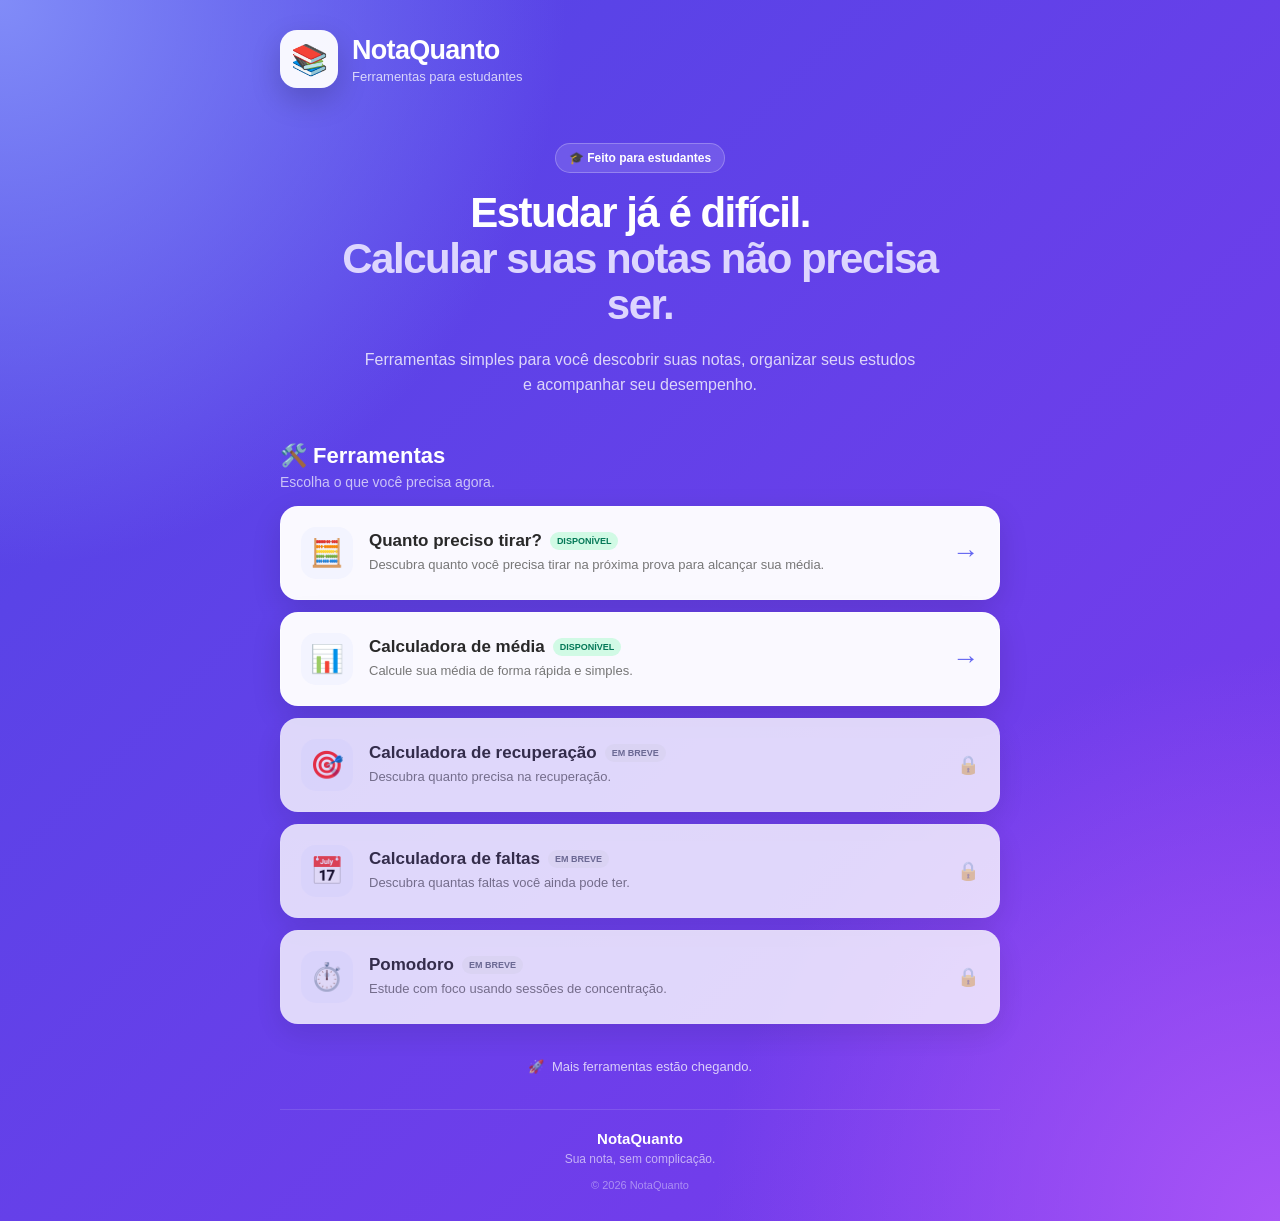
==== index.html @ 6f522bba "Atualiza site NotaQuanto" ====
<!DOCTYPE html>
<html lang="pt-BR">

<head>

    <meta charset="UTF-8">

    <meta
        name="viewport"
        content="width=device-width, initial-scale=1.0"
    >

    <title>NotaQuanto - Ferramentas para estudantes</title>

    <meta
        name="description"
        content="Ferramentas simples e gratuitas para ajudar estudantes com notas, médias, estudos e muito mais."
    >

    <link rel="stylesheet" href="style.css">

</head>


<body>

    <main class="pagina">


        <!-- CABEÇALHO -->

        <header class="cabecalho">

            <div class="logo">
                📚
            </div>

            <div class="marca">

                <h1>
                    NotaQuanto
                </h1>

                <span>
                    Ferramentas para estudantes
                </span>

            </div>

        </header>


        <!-- HERO -->

        <section class="hero">

            <div class="etiqueta">
                🎓 Feito para estudantes
            </div>

            <h2>
                Estudar já é difícil.
                <span>
                    Calcular suas notas não precisa ser.
                </span>
            </h2>

            <p>
                Ferramentas simples para você descobrir suas notas,
                organizar seus estudos e acompanhar seu desempenho.
            </p>

        </section>


        <!-- FERRAMENTAS -->

        <section class="ferramentas">

            <div class="titulo-secao">

                <h3>
                    🛠️ Ferramentas
                </h3>

                <p>
                    Escolha o que você precisa agora.
                </p>

            </div>


            <!-- QUANTO PRECISO -->

            <a
                href="ferramentas/quanto-preciso/index.html"
                class="ferramenta destaque"
            >

                <div class="icone-ferramenta">
                    🧮
                </div>

                <div class="conteudo-ferramenta">

                    <div class="titulo-ferramenta">

                        <h4>
                            Quanto preciso tirar?
                        </h4>

                        <span class="badge disponivel">
                            DISPONÍVEL
                        </span>

                    </div>

                    <p>
                        Descubra quanto você precisa tirar
                        na próxima prova para alcançar sua média.
                    </p>

                </div>

                <div class="seta">
                    →
                </div>

            </a>


            <!-- MÉDIA -->

            <a
                href="ferramentas/media/index.html"
                class="ferramenta destaque"
            >

                <div class="icone-ferramenta">
                    📊
                </div>

                <div class="conteudo-ferramenta">

                    <div class="titulo-ferramenta">

                        <h4>
                            Calculadora de média
                        </h4>

                        <span class="badge disponivel">
                            DISPONÍVEL
                        </span>

                    </div>

                    <p>
                        Calcule sua média de forma rápida
                        e simples.
                    </p>

                </div>

                <div class="seta">
                    →
                </div>

            </a>


            <!-- RECUPERAÇÃO -->

            <div class="ferramenta bloqueada">

                <div class="icone-ferramenta">
                    🎯
                </div>

                <div class="conteudo-ferramenta">

                    <div class="titulo-ferramenta">

                        <h4>
                            Calculadora de recuperação
                        </h4>

                        <span class="badge breve">
                            EM BREVE
                        </span>

                    </div>

                    <p>
                        Descubra quanto precisa na recuperação.
                    </p>

                </div>

                <div class="cadeado">
                    🔒
                </div>

            </div>


            <!-- FALTAS -->

            <div class="ferramenta bloqueada">

                <div class="icone-ferramenta">
                    📅
                </div>

                <div class="conteudo-ferramenta">

                    <div class="titulo-ferramenta">

                        <h4>
                            Calculadora de faltas
                        </h4>

                        <span class="badge breve">
                            EM BREVE
                        </span>

                    </div>

                    <p>
                        Descubra quantas faltas você ainda pode ter.
                    </p>

                </div>

                <div class="cadeado">
                    🔒
                </div>

            </div>


            <!-- POMODORO -->

            <div class="ferramenta bloqueada">

                <div class="icone-ferramenta">
                    ⏱️
                </div>

                <div class="conteudo-ferramenta">

                    <div class="titulo-ferramenta">

                        <h4>
                            Pomodoro
                        </h4>

                        <span class="badge breve">
                            EM BREVE
                        </span>

                    </div>

                    <p>
                        Estude com foco usando sessões de concentração.
                    </p>

                </div>

                <div class="cadeado">
                    🔒
                </div>

            </div>

        </section>


        <!-- FRASE -->

        <section class="frase">

            <span>
                🚀
            </span>

            <p>
                Mais ferramentas estão chegando.
            </p>

        </section>


        <!-- RODAPÉ -->

        <footer>

            <strong>
                NotaQuanto
            </strong>

            <span>
                Sua nota, sem complicação.
            </span>

            <small>
                © 2026 NotaQuanto
            </small>

        </footer>


    </main>


    <script src="script.js"></script>

</body>

</html>
---- style.css ----
/* =========================================
   NOTAQUANTO
   HOME
========================================= */


/* RESET */

* {

    box-sizing: border-box;

    margin: 0;

    padding: 0;

}


/* =========================================
   PÁGINA
========================================= */

body {

    font-family:
        Arial,
        Helvetica,
        sans-serif;

    min-height: 100vh;

    color: #252525;

    background:
        radial-gradient(
            circle at top left,
            #818cf8 0%,
            transparent 32%
        ),

        radial-gradient(
            circle at bottom right,
            #a855f7 0%,
            transparent 32%
        ),

        linear-gradient(
            135deg,
            #4f46e5,
            #7c3aed
        );

    padding: 30px 20px;

}


/* =========================================
   CONTAINER
========================================= */

.pagina {

    width: 100%;

    max-width: 720px;

    margin: 0 auto;

}


/* =========================================
   CABEÇALHO
========================================= */

.cabecalho {

    display: flex;

    align-items: center;

    gap: 14px;

    margin-bottom: 55px;

}


.logo {

    width: 58px;

    height: 58px;

    display: flex;

    align-items: center;

    justify-content: center;

    flex-shrink: 0;

    font-size: 30px;

    border-radius: 17px;

    background:
        rgba(255, 255, 255, 0.95);

    box-shadow:
        0 12px 30px rgba(0, 0, 0, 0.18);

}


.marca h1 {

    color: white;

    font-size: 27px;

    letter-spacing: -0.7px;

}


.marca span {

    display: block;

    color: rgba(255, 255, 255, 0.75);

    font-size: 13px;

    margin-top: 3px;

}


/* =========================================
   HERO
========================================= */

.hero {

    text-align: center;

    margin-bottom: 45px;

}


.etiqueta {

    display: inline-block;

    padding: 7px 13px;

    margin-bottom: 17px;

    color: white;

    font-size: 12px;

    font-weight: bold;

    border:
        1px solid rgba(255, 255, 255, 0.25);

    border-radius: 30px;

    background:
        rgba(255, 255, 255, 0.12);

}


.hero h2 {

    color: white;

    font-size: 42px;

    line-height: 1.1;

    letter-spacing: -1.5px;

    max-width: 650px;

    margin: 0 auto 18px;

}


.hero h2 span {

    display: block;

    color: #ddd6fe;

}


.hero p {

    max-width: 560px;

    margin: 0 auto;

    color: rgba(255, 255, 255, 0.78);

    font-size: 16px;

    line-height: 1.6;

}


/* =========================================
   TÍTULO DA SEÇÃO
========================================= */

.titulo-secao {

    margin-bottom: 16px;

}


.titulo-secao h3 {

    color: white;

    font-size: 22px;

    margin-bottom: 5px;

}


.titulo-secao p {

    color: rgba(255, 255, 255, 0.68);

    font-size: 14px;

}


/* =========================================
   FERRAMENTA
========================================= */

.ferramenta {

    width: 100%;

    display: flex;

    align-items: center;

    gap: 16px;

    padding: 20px;

    margin-bottom: 12px;

    border-radius: 18px;

    text-align: left;

    text-decoration: none;

    color: #222;

    background:
        rgba(255, 255, 255, 0.97);

    border:
        1px solid rgba(255, 255, 255, 0.5);

    box-shadow:
        0 10px 30px rgba(0, 0, 0, 0.12);

    transition:
        transform 0.2s ease,
        box-shadow 0.2s ease;

}


.ferramenta.destaque {

    cursor: pointer;

}


.ferramenta.destaque:hover {

    transform: translateY(-3px);

    box-shadow:
        0 16px 35px rgba(0, 0, 0, 0.18);

}


.icone-ferramenta {

    width: 52px;

    height: 52px;

    display: flex;

    align-items: center;

    justify-content: center;

    flex-shrink: 0;

    font-size: 27px;

    border-radius: 15px;

    background: #f3f4ff;

}


/* =========================================
   CONTEÚDO
========================================= */

.conteudo-ferramenta {

    flex: 1;

    min-width: 0;

}


.titulo-ferramenta {

    display: flex;

    align-items: center;

    flex-wrap: wrap;

    gap: 8px;

    margin-bottom: 5px;

}


.titulo-ferramenta h4 {

    font-size: 17px;

    color: #292929;

}


.conteudo-ferramenta p {

    color: #777;

    font-size: 13px;

    line-height: 1.45;

}


/* =========================================
   BADGES
========================================= */

.badge {

    padding: 4px 7px;

    border-radius: 20px;

    font-size: 9px;

    font-weight: bold;

}


.disponivel {

    color: #047857;

    background: #d1fae5;

}


.breve {

    color: #6b7280;

    background: #f3f4f6;

}


/* =========================================
   SETA
========================================= */

.seta {

    color: #6366f1;

    font-size: 27px;

    font-weight: bold;

}


/* =========================================
   CADEADO
========================================= */

.cadeado {

    font-size: 18px;

    opacity: 0.45;

}


/* =========================================
   FERRAMENTA BLOQUEADA
========================================= */

.ferramenta.bloqueada {

    opacity: 0.82;

}


/* =========================================
   FRASE
========================================= */

.frase {

    display: flex;

    align-items: center;

    justify-content: center;

    gap: 8px;

    margin: 35px 0;

    color: rgba(255, 255, 255, 0.75);

    font-size: 13px;

}


/* =========================================
   FOOTER
========================================= */

footer {

    display: flex;

    flex-direction: column;

    align-items: center;

    gap: 5px;

    padding-top: 20px;

    color: rgba(255, 255, 255, 0.6);

    text-align: center;

    border-top:
        1px solid rgba(255, 255, 255, 0.12);

}


footer strong {

    color: white;

    font-size: 15px;

}


footer span {

    font-size: 12px;

}


footer small {

    margin-top: 8px;

    font-size: 11px;

    opacity: 0.7;

}


/* =========================================
   ANIMAÇÃO
========================================= */

.cabecalho,
.hero,
.ferramentas,
.frase,
footer {

    animation:
        aparecer 0.6s ease both;

}


@keyframes aparecer {

    from {

        opacity: 0;

        transform: translateY(15px);

    }

    to {

        opacity: 1;

        transform: translateY(0);

    }

}


/* =========================================
   CELULAR
========================================= */

@media (max-width: 600px) {

    body {

        padding:
            22px 15px;

    }


    .cabecalho {

        margin-bottom: 42px;

    }


    .hero {

        margin-bottom: 35px;

    }


    .hero h2 {

        font-size: 34px;

        letter-spacing: -1px;

    }


    .hero p {

        font-size: 15px;

    }


    .ferramenta {

        padding: 16px;

        gap: 12px;

    }


    .icone-ferramenta {

        width: 46px;

        height: 46px;

        font-size: 23px;

        border-radius: 13px;

    }


    .titulo-ferramenta h4 {

        font-size: 15px;

    }


    .conteudo-ferramenta p {

        font-size: 12px;

    }


    .seta {

        font-size: 23px;

    }

}
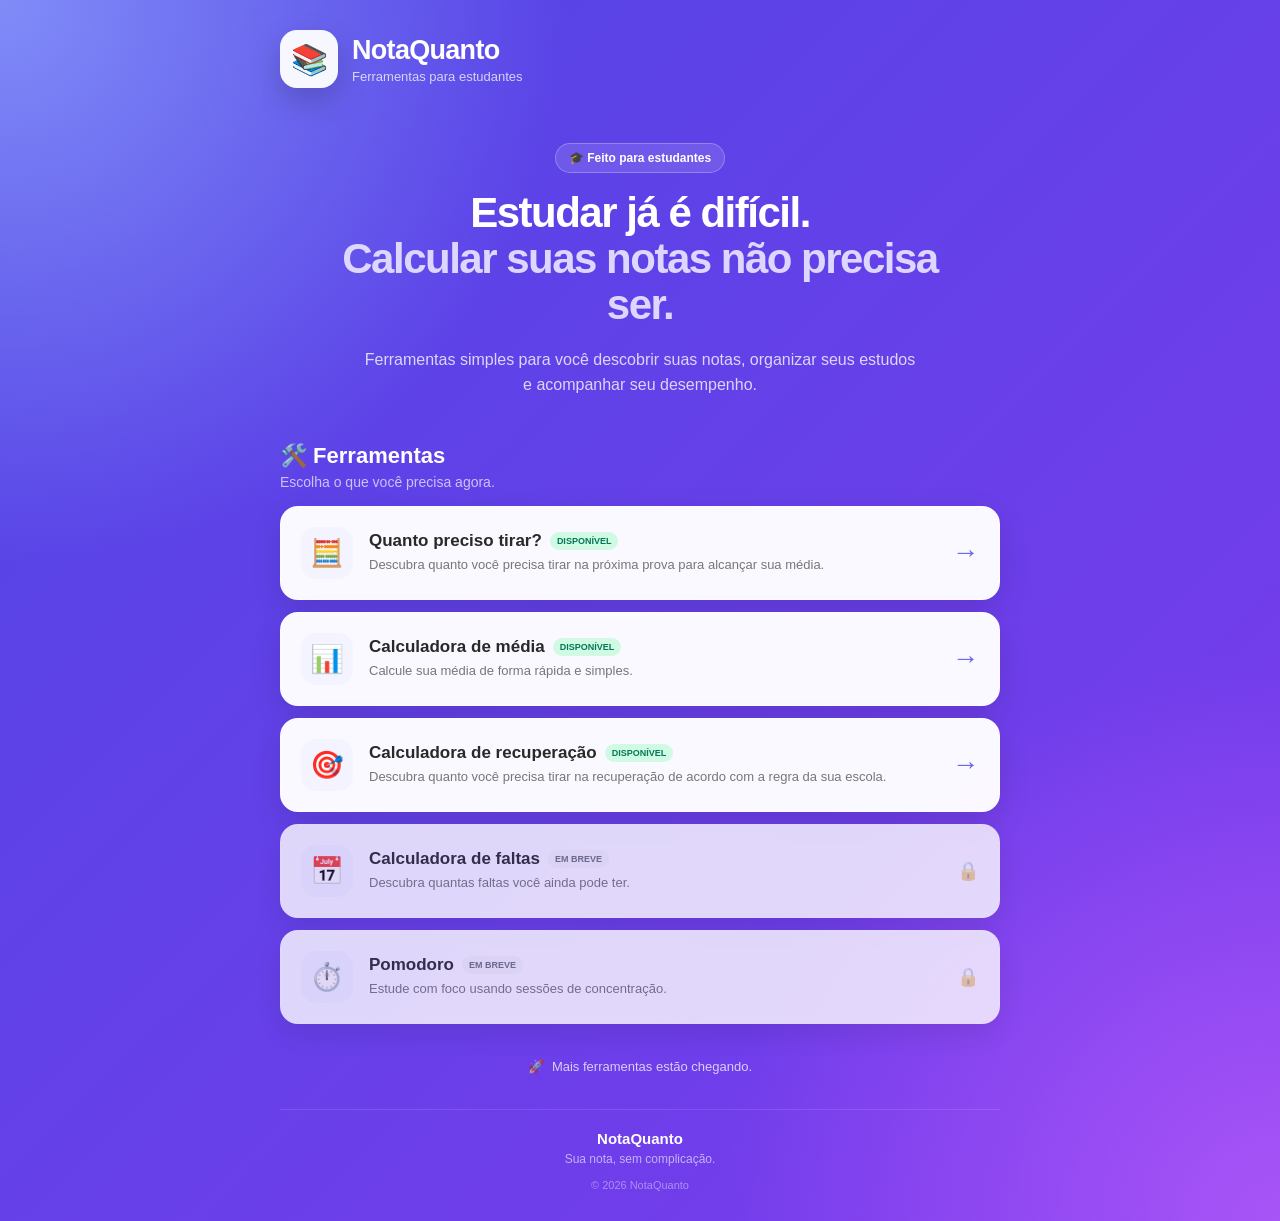
==== commit df52e2fc: "Adiciona ferramenta de recuperação" ====
--- a/index.html
+++ b/index.html
@@ -2,13 +2,8 @@
 <html lang="pt-BR">
 
 <head>
-
     <meta charset="UTF-8">
-
-    <meta
-        name="viewport"
-        content="width=device-width, initial-scale=1.0"
-    >
+    <meta name="viewport" content="width=device-width, initial-scale=1.0">
 
     <title>NotaQuanto - Ferramentas para estudantes</title>
 
@@ -18,16 +13,15 @@
     >
 
     <link rel="stylesheet" href="style.css">
-
 </head>
 
-
 <body>
 
     <main class="pagina">
 
-
-        <!-- CABEÇALHO -->
+        <!-- =========================================
+             CABEÇALHO
+             ========================================= -->
 
         <header class="cabecalho">
 
@@ -50,7 +44,9 @@
         </header>
 
 
-        <!-- HERO -->
+        <!-- =========================================
+             HERO
+             ========================================= -->
 
         <section class="hero">
 
@@ -59,10 +55,13 @@
             </div>
 
             <h2>
+
                 Estudar já é difícil.
+
                 <span>
                     Calcular suas notas não precisa ser.
                 </span>
+
             </h2>
 
             <p>
@@ -73,7 +72,9 @@
         </section>
 
 
-        <!-- FERRAMENTAS -->
+        <!-- =========================================
+             FERRAMENTAS
+             ========================================= -->
 
         <section class="ferramentas">
 
@@ -90,10 +91,12 @@
             </div>
 
 
-            <!-- QUANTO PRECISO -->
+            <!-- =====================================
+                 QUANTO PRECISO TIRAR
+                 ===================================== -->
 
             <a
-                href="ferramentas/quanto-preciso/index.html"
+                href="ferramentas/quanto-Preciso/index.html"
                 class="ferramenta destaque"
             >
 
@@ -129,10 +132,12 @@
             </a>
 
 
-            <!-- MÉDIA -->
+            <!-- =====================================
+                 CALCULADORA DE MÉDIA
+                 ===================================== -->
 
             <a
-                href="ferramentas/media/index.html"
+                href="ferramentas/Media/index.html"
                 class="ferramenta destaque"
             >
 
@@ -168,20 +173,64 @@
             </a>
 
 
-            <!-- RECUPERAÇÃO -->
+            <!-- =====================================
+                 CALCULADORA DE RECUPERAÇÃO
+                 ===================================== -->
+
+            <a
+                href="ferramentas/Recuperacao/index.html"
+                class="ferramenta destaque"
+            >
+
+                <div class="icone-ferramenta">
+                    🎯
+                </div>
+
+                <div class="conteudo-ferramenta">
+
+                    <div class="titulo-ferramenta">
+
+                        <h4>
+                            Calculadora de recuperação
+                        </h4>
+
+                        <span class="badge disponivel">
+                            DISPONÍVEL
+                        </span>
+
+                    </div>
+
+                    <p>
+                        Descubra quanto você precisa tirar
+                        na recuperação de acordo com a regra
+                        da sua escola.
+                    </p>
+
+                </div>
+
+                <div class="seta">
+                    →
+                </div>
+
+            </a>
+
+
+            <!-- =====================================
+                 CALCULADORA DE FALTAS
+                 ===================================== -->
 
             <div class="ferramenta bloqueada">
 
                 <div class="icone-ferramenta">
-                    🎯
-                </div>
-
-                <div class="conteudo-ferramenta">
-
-                    <div class="titulo-ferramenta">
-
-                        <h4>
-                            Calculadora de recuperação
+                    📅
+                </div>
+
+                <div class="conteudo-ferramenta">
+
+                    <div class="titulo-ferramenta">
+
+                        <h4>
+                            Calculadora de faltas
                         </h4>
 
                         <span class="badge breve">
@@ -191,7 +240,7 @@
                     </div>
 
                     <p>
-                        Descubra quanto precisa na recuperação.
+                        Descubra quantas faltas você ainda pode ter.
                     </p>
 
                 </div>
@@ -203,20 +252,22 @@
             </div>
 
 
-            <!-- FALTAS -->
+            <!-- =====================================
+                 POMODORO
+                 ===================================== -->
 
             <div class="ferramenta bloqueada">
 
                 <div class="icone-ferramenta">
-                    📅
-                </div>
-
-                <div class="conteudo-ferramenta">
-
-                    <div class="titulo-ferramenta">
-
-                        <h4>
-                            Calculadora de faltas
+                    ⏱️
+                </div>
+
+                <div class="conteudo-ferramenta">
+
+                    <div class="titulo-ferramenta">
+
+                        <h4>
+                            Pomodoro
                         </h4>
 
                         <span class="badge breve">
@@ -226,7 +277,7 @@
                     </div>
 
                     <p>
-                        Descubra quantas faltas você ainda pode ter.
+                        Estude com foco usando sessões de concentração.
                     </p>
 
                 </div>
@@ -237,45 +288,12 @@
 
             </div>
 
-
-            <!-- POMODORO -->
-
-            <div class="ferramenta bloqueada">
-
-                <div class="icone-ferramenta">
-                    ⏱️
-                </div>
-
-                <div class="conteudo-ferramenta">
-
-                    <div class="titulo-ferramenta">
-
-                        <h4>
-                            Pomodoro
-                        </h4>
-
-                        <span class="badge breve">
-                            EM BREVE
-                        </span>
-
-                    </div>
-
-                    <p>
-                        Estude com foco usando sessões de concentração.
-                    </p>
-
-                </div>
-
-                <div class="cadeado">
-                    🔒
-                </div>
-
-            </div>
-
         </section>
 
 
-        <!-- FRASE -->
+        <!-- =========================================
+             FRASE
+             ========================================= -->
 
         <section class="frase">
 
@@ -290,7 +308,9 @@
         </section>
 
 
-        <!-- RODAPÉ -->
+        <!-- =========================================
+             RODAPÉ
+             ========================================= -->
 
         <footer>
 
@@ -308,7 +328,6 @@
 
         </footer>
 
-
     </main>
 
 
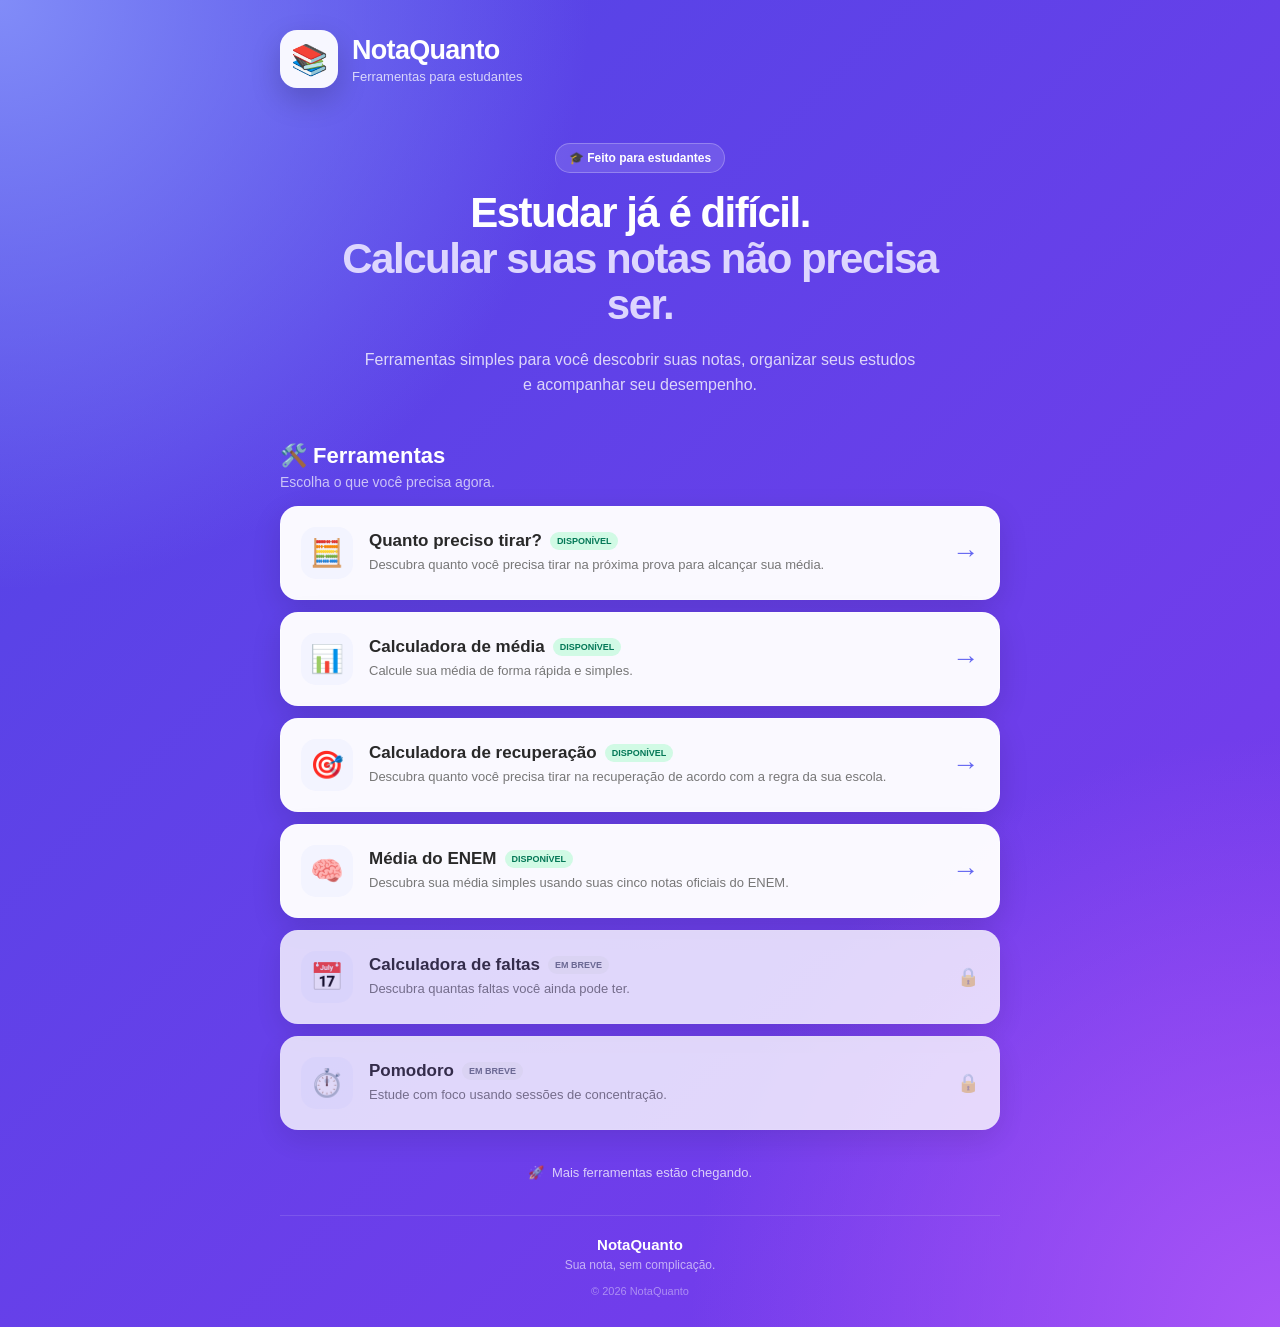
==== commit 49be1b58: "Adiciona calculadora do ENEM" ====
--- a/index.html
+++ b/index.html
@@ -2,22 +2,34 @@
 <html lang="pt-BR">
 
 <head>
+
     <meta charset="UTF-8">
-    <meta name="viewport" content="width=device-width, initial-scale=1.0">
-
-    <title>NotaQuanto - Ferramentas para estudantes</title>
+
+    <meta
+        name="viewport"
+        content="width=device-width, initial-scale=1.0"
+    >
+
+    <title>
+        NotaQuanto - Ferramentas para estudantes
+    </title>
 
     <meta
         name="description"
-        content="Ferramentas simples e gratuitas para ajudar estudantes com notas, médias, estudos e muito mais."
+        content="Ferramentas simples e gratuitas para ajudar estudantes com notas, médias, recuperação, ENEM e muito mais."
     >
 
-    <link rel="stylesheet" href="style.css">
+    <link
+        rel="stylesheet"
+        href="style.css"
+    >
+
 </head>
 
 <body>
 
     <main class="pagina">
+
 
         <!-- =========================================
              CABEÇALHO
@@ -65,8 +77,11 @@
             </h2>
 
             <p>
-                Ferramentas simples para você descobrir suas notas,
-                organizar seus estudos e acompanhar seu desempenho.
+
+                Ferramentas simples para você descobrir
+                suas notas, organizar seus estudos e
+                acompanhar seu desempenho.
+
             </p>
 
         </section>
@@ -78,6 +93,7 @@
 
         <section class="ferramentas">
 
+
             <div class="titulo-secao">
 
                 <h3>
@@ -91,9 +107,9 @@
             </div>
 
 
-            <!-- =====================================
+            <!-- =========================================
                  QUANTO PRECISO TIRAR
-                 ===================================== -->
+                 ========================================= -->
 
             <a
                 href="ferramentas/quanto-Preciso/index.html"
@@ -119,8 +135,10 @@
                     </div>
 
                     <p>
+
                         Descubra quanto você precisa tirar
                         na próxima prova para alcançar sua média.
+
                     </p>
 
                 </div>
@@ -132,9 +150,9 @@
             </a>
 
 
-            <!-- =====================================
+            <!-- =========================================
                  CALCULADORA DE MÉDIA
-                 ===================================== -->
+                 ========================================= -->
 
             <a
                 href="ferramentas/Media/index.html"
@@ -160,8 +178,10 @@
                     </div>
 
                     <p>
+
                         Calcule sua média de forma rápida
                         e simples.
+
                     </p>
 
                 </div>
@@ -173,9 +193,9 @@
             </a>
 
 
-            <!-- =====================================
-                 CALCULADORA DE RECUPERAÇÃO
-                 ===================================== -->
+            <!-- =========================================
+                 RECUPERAÇÃO
+                 ========================================= -->
 
             <a
                 href="ferramentas/Recuperacao/index.html"
@@ -201,9 +221,11 @@
                     </div>
 
                     <p>
+
                         Descubra quanto você precisa tirar
                         na recuperação de acordo com a regra
                         da sua escola.
+
                     </p>
 
                 </div>
@@ -215,9 +237,52 @@
             </a>
 
 
-            <!-- =====================================
-                 CALCULADORA DE FALTAS
-                 ===================================== -->
+            <!-- =========================================
+                 MÉDIA DO ENEM
+                 ========================================= -->
+
+            <a
+                href="ferramentas/Enem/index.html"
+                class="ferramenta destaque"
+            >
+
+                <div class="icone-ferramenta">
+                    🧠
+                </div>
+
+                <div class="conteudo-ferramenta">
+
+                    <div class="titulo-ferramenta">
+
+                        <h4>
+                            Média do ENEM
+                        </h4>
+
+                        <span class="badge disponivel">
+                            DISPONÍVEL
+                        </span>
+
+                    </div>
+
+                    <p>
+
+                        Descubra sua média simples usando
+                        suas cinco notas oficiais do ENEM.
+
+                    </p>
+
+                </div>
+
+                <div class="seta">
+                    →
+                </div>
+
+            </a>
+
+
+            <!-- =========================================
+                 FALTAS
+                 ========================================= -->
 
             <div class="ferramenta bloqueada">
 
@@ -240,7 +305,10 @@
                     </div>
 
                     <p>
-                        Descubra quantas faltas você ainda pode ter.
+
+                        Descubra quantas faltas
+                        você ainda pode ter.
+
                     </p>
 
                 </div>
@@ -252,9 +320,9 @@
             </div>
 
 
-            <!-- =====================================
+            <!-- =========================================
                  POMODORO
-                 ===================================== -->
+                 ========================================= -->
 
             <div class="ferramenta bloqueada">
 
@@ -277,7 +345,10 @@
                     </div>
 
                     <p>
-                        Estude com foco usando sessões de concentração.
+
+                        Estude com foco usando sessões
+                        de concentração.
+
                     </p>
 
                 </div>
@@ -287,6 +358,7 @@
                 </div>
 
             </div>
+
 
         </section>
 
@@ -328,9 +400,12 @@
 
         </footer>
 
+
     </main>
 
 
+    <!-- JAVASCRIPT -->
+
     <script src="script.js"></script>
 
 </body>
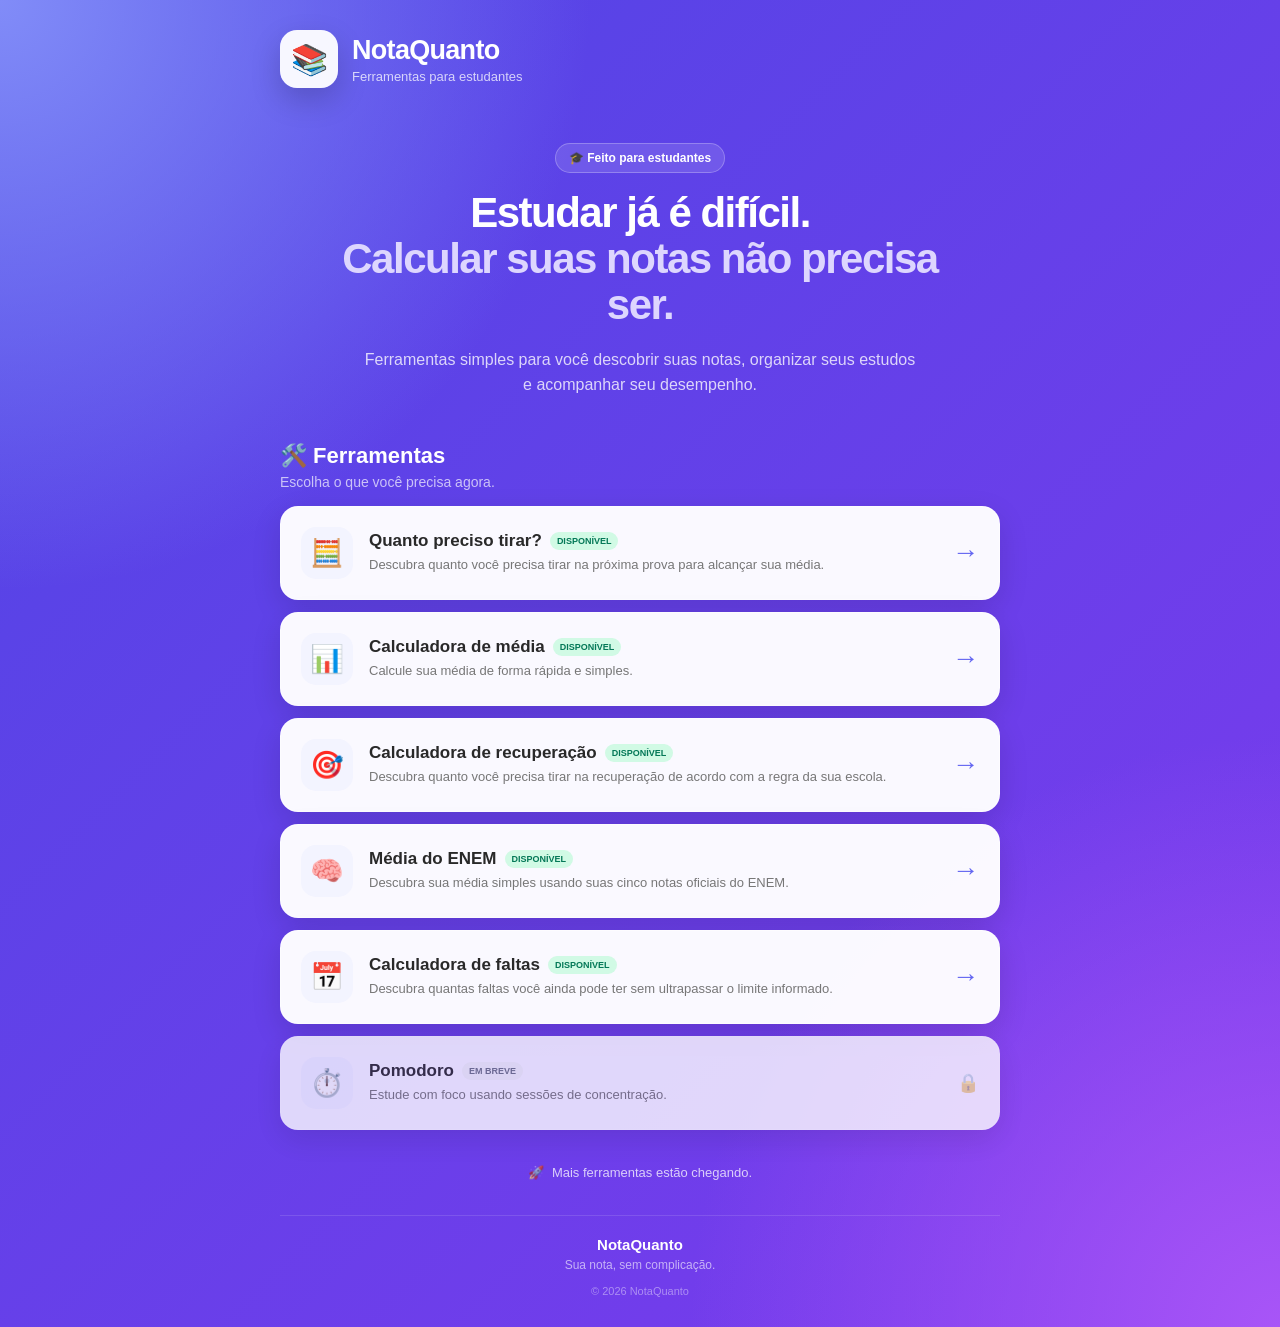
==== commit 1e63cbeb: "Adiciona calculadora de faltas" ====
--- a/index.html
+++ b/index.html
@@ -1,39 +1,22 @@
 <!DOCTYPE html>
 <html lang="pt-BR">
-
 <head>
-
     <meta charset="UTF-8">
-
-    <meta
-        name="viewport"
-        content="width=device-width, initial-scale=1.0"
-    >
-
-    <title>
-        NotaQuanto - Ferramentas para estudantes
-    </title>
+    <meta name="viewport" content="width=device-width, initial-scale=1.0">
+
+    <title>NotaQuanto - Ferramentas para estudantes</title>
 
     <meta
         name="description"
         content="Ferramentas simples e gratuitas para ajudar estudantes com notas, médias, recuperação, ENEM e muito mais."
     >
 
-    <link
-        rel="stylesheet"
-        href="style.css"
-    >
-
+    <link rel="stylesheet" href="style.css">
 </head>
 
 <body>
 
     <main class="pagina">
-
-
-        <!-- =========================================
-             CABEÇALHO
-             ========================================= -->
 
         <header class="cabecalho">
 
@@ -42,23 +25,12 @@
             </div>
 
             <div class="marca">
-
-                <h1>
-                    NotaQuanto
-                </h1>
-
-                <span>
-                    Ferramentas para estudantes
-                </span>
-
+                <h1>NotaQuanto</h1>
+                <span>Ferramentas para estudantes</span>
             </div>
 
         </header>
 
-
-        <!-- =========================================
-             HERO
-             ========================================= -->
 
         <section class="hero">
 
@@ -67,38 +39,23 @@
             </div>
 
             <h2>
-
                 Estudar já é difícil.
-
-                <span>
-                    Calcular suas notas não precisa ser.
-                </span>
-
+                <span>Calcular suas notas não precisa ser.</span>
             </h2>
 
             <p>
-
-                Ferramentas simples para você descobrir
-                suas notas, organizar seus estudos e
-                acompanhar seu desempenho.
-
+                Ferramentas simples para você descobrir suas notas,
+                organizar seus estudos e acompanhar seu desempenho.
             </p>
 
         </section>
 
 
-        <!-- =========================================
-             FERRAMENTAS
-             ========================================= -->
-
         <section class="ferramentas">
 
-
             <div class="titulo-secao">
 
-                <h3>
-                    🛠️ Ferramentas
-                </h3>
+                <h3>🛠️ Ferramentas</h3>
 
                 <p>
                     Escolha o que você precisa agora.
@@ -107,9 +64,7 @@
             </div>
 
 
-            <!-- =========================================
-                 QUANTO PRECISO TIRAR
-                 ========================================= -->
+            <!-- QUANTO PRECISO TIRAR -->
 
             <a
                 href="ferramentas/quanto-Preciso/index.html"
@@ -135,24 +90,20 @@
                     </div>
 
                     <p>
-
-                        Descubra quanto você precisa tirar
-                        na próxima prova para alcançar sua média.
-
-                    </p>
-
-                </div>
-
-                <div class="seta">
-                    →
-                </div>
-
-            </a>
-
-
-            <!-- =========================================
-                 CALCULADORA DE MÉDIA
-                 ========================================= -->
+                        Descubra quanto você precisa tirar na próxima prova
+                        para alcançar sua média.
+                    </p>
+
+                </div>
+
+                <div class="seta">
+                    →
+                </div>
+
+            </a>
+
+
+            <!-- CALCULADORA DE MÉDIA -->
 
             <a
                 href="ferramentas/Media/index.html"
@@ -178,24 +129,19 @@
                     </div>
 
                     <p>
-
-                        Calcule sua média de forma rápida
-                        e simples.
-
-                    </p>
-
-                </div>
-
-                <div class="seta">
-                    →
-                </div>
-
-            </a>
-
-
-            <!-- =========================================
-                 RECUPERAÇÃO
-                 ========================================= -->
+                        Calcule sua média de forma rápida e simples.
+                    </p>
+
+                </div>
+
+                <div class="seta">
+                    →
+                </div>
+
+            </a>
+
+
+            <!-- RECUPERAÇÃO -->
 
             <a
                 href="ferramentas/Recuperacao/index.html"
@@ -221,25 +167,20 @@
                     </div>
 
                     <p>
-
-                        Descubra quanto você precisa tirar
-                        na recuperação de acordo com a regra
-                        da sua escola.
-
-                    </p>
-
-                </div>
-
-                <div class="seta">
-                    →
-                </div>
-
-            </a>
-
-
-            <!-- =========================================
-                 MÉDIA DO ENEM
-                 ========================================= -->
+                        Descubra quanto você precisa tirar na recuperação
+                        de acordo com a regra da sua escola.
+                    </p>
+
+                </div>
+
+                <div class="seta">
+                    →
+                </div>
+
+            </a>
+
+
+            <!-- ENEM -->
 
             <a
                 href="ferramentas/Enem/index.html"
@@ -265,37 +206,72 @@
                     </div>
 
                     <p>
-
-                        Descubra sua média simples usando
-                        suas cinco notas oficiais do ENEM.
-
-                    </p>
-
-                </div>
-
-                <div class="seta">
-                    →
-                </div>
-
-            </a>
-
-
-            <!-- =========================================
-                 FALTAS
-                 ========================================= -->
+                        Descubra sua média simples usando suas cinco
+                        notas oficiais do ENEM.
+                    </p>
+
+                </div>
+
+                <div class="seta">
+                    →
+                </div>
+
+            </a>
+
+
+            <!-- FALTAS -->
+
+            <a
+                href="ferramentas/Faltas/index.html"
+                class="ferramenta destaque"
+            >
+
+                <div class="icone-ferramenta">
+                    📅
+                </div>
+
+                <div class="conteudo-ferramenta">
+
+                    <div class="titulo-ferramenta">
+
+                        <h4>
+                            Calculadora de faltas
+                        </h4>
+
+                        <span class="badge disponivel">
+                            DISPONÍVEL
+                        </span>
+
+                    </div>
+
+                    <p>
+                        Descubra quantas faltas você ainda pode ter
+                        sem ultrapassar o limite informado.
+                    </p>
+
+                </div>
+
+                <div class="seta">
+                    →
+                </div>
+
+            </a>
+
+
+            <!-- POMODORO -->
 
             <div class="ferramenta bloqueada">
 
                 <div class="icone-ferramenta">
-                    📅
-                </div>
-
-                <div class="conteudo-ferramenta">
-
-                    <div class="titulo-ferramenta">
-
-                        <h4>
-                            Calculadora de faltas
+                    ⏱️
+                </div>
+
+                <div class="conteudo-ferramenta">
+
+                    <div class="titulo-ferramenta">
+
+                        <h4>
+                            Pomodoro
                         </h4>
 
                         <span class="badge breve">
@@ -305,10 +281,7 @@
                     </div>
 
                     <p>
-
-                        Descubra quantas faltas
-                        você ainda pode ter.
-
+                        Estude com foco usando sessões de concentração.
                     </p>
 
                 </div>
@@ -319,53 +292,8 @@
 
             </div>
 
-
-            <!-- =========================================
-                 POMODORO
-                 ========================================= -->
-
-            <div class="ferramenta bloqueada">
-
-                <div class="icone-ferramenta">
-                    ⏱️
-                </div>
-
-                <div class="conteudo-ferramenta">
-
-                    <div class="titulo-ferramenta">
-
-                        <h4>
-                            Pomodoro
-                        </h4>
-
-                        <span class="badge breve">
-                            EM BREVE
-                        </span>
-
-                    </div>
-
-                    <p>
-
-                        Estude com foco usando sessões
-                        de concentração.
-
-                    </p>
-
-                </div>
-
-                <div class="cadeado">
-                    🔒
-                </div>
-
-            </div>
-
-
         </section>
 
-
-        <!-- =========================================
-             FRASE
-             ========================================= -->
 
         <section class="frase">
 
@@ -380,10 +308,6 @@
         </section>
 
 
-        <!-- =========================================
-             RODAPÉ
-             ========================================= -->
-
         <footer>
 
             <strong>
@@ -400,14 +324,10 @@
 
         </footer>
 
-
     </main>
 
 
-    <!-- JAVASCRIPT -->
-
     <script src="script.js"></script>
 
 </body>
-
 </html>
